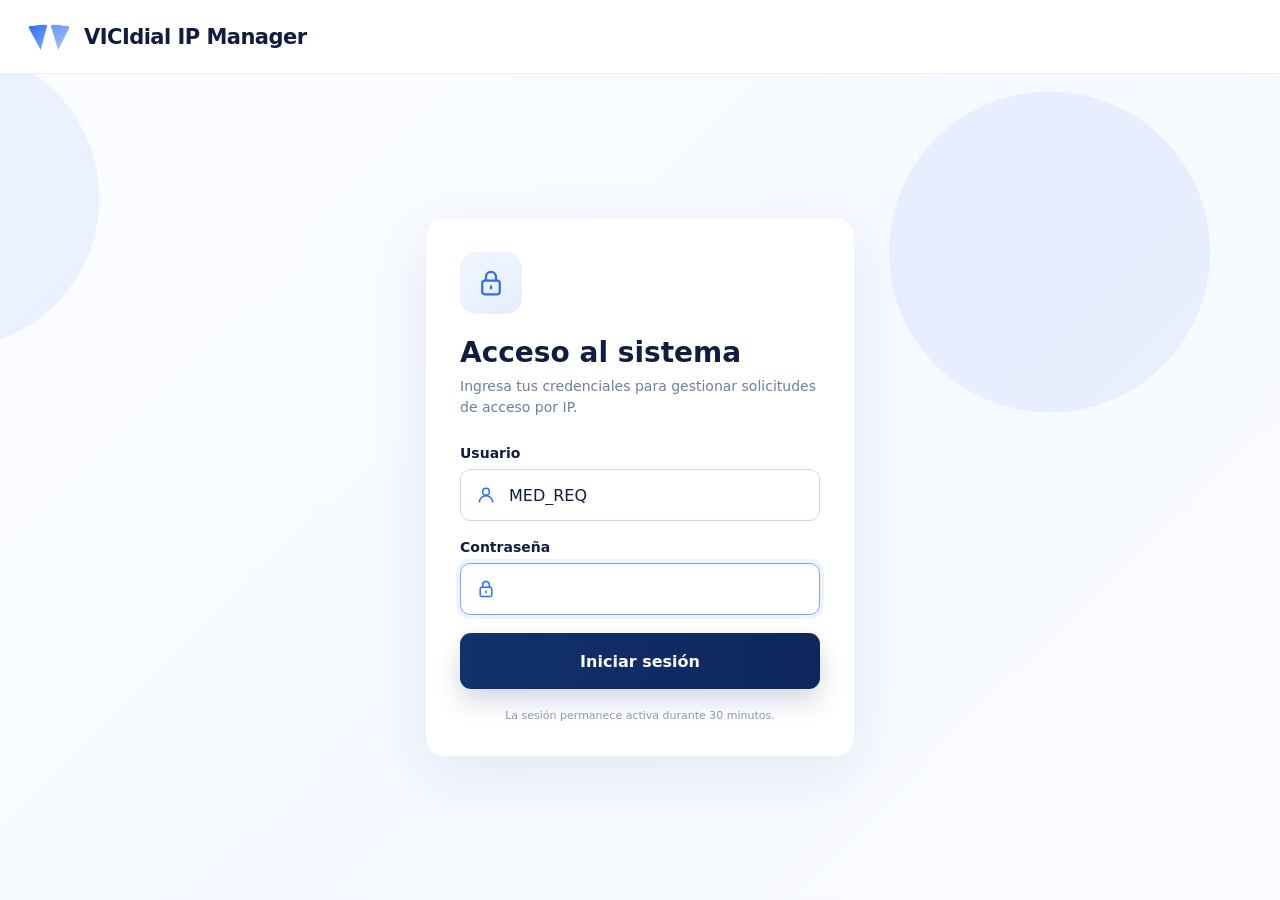
==== index.html @ 37ff1b97 "Integrate IVR IP cross-check into request form" ====
<!DOCTYPE html>
<html lang="es">
<head>
<meta charset="UTF-8">
<meta name="viewport" content="width=device-width,initial-scale=1">
<title>VICIdial IP Manager</title>
<link rel="stylesheet" href="css/ip-check.css?v=1">
<style>
:root{--bg:#f7f9fd;--panel:#fff;--text:#101d3e;--muted:#6f7f9f;--line:#dce4f1;--soft:#edf1f7;--blue:#2f6df6;--navy:#102d65;--green:#12a660;--greenSoft:#eaf9f1;--amber:#f2a400;--amberSoft:#fff6dc;--red:#e54855;--redSoft:#fff0f2;--violet:#6b63d9;--violetSoft:#f1efff;--shadow:0 20px 60px rgba(30,55,98,.08)}
*{box-sizing:border-box}html,body{margin:0;min-height:100%}body{font-family:Inter,system-ui,-apple-system,"Segoe UI",sans-serif;color:var(--text);background:radial-gradient(circle at -4% 22%,rgba(81,126,255,.09) 0 150px,transparent 151px),radial-gradient(circle at 82% 28%,rgba(81,126,255,.09) 0 160px,transparent 161px),linear-gradient(135deg,#fbfdff,#f6f9ff 52%,#f9fbff)}button,input,select{font:inherit}[hidden]{display:none!important}
.topbar{height:74px;display:flex;align-items:center;justify-content:space-between;padding:0 max(28px,calc((100vw - 1450px)/2));background:rgba(255,255,255,.94);border-bottom:1px solid var(--soft);backdrop-filter:blur(16px)}.brand{display:flex;align-items:center;gap:14px}.brand-mark{width:42px;height:30px;position:relative}.brand-mark:before,.brand-mark:after{content:"";position:absolute;top:3px;width:20px;height:25px;background:linear-gradient(145deg,#2f6df6,#83a8ff);clip-path:polygon(0 0,100% 0,52% 100%);border-radius:4px}.brand-mark:before{left:1px;transform:rotate(-6deg)}.brand-mark:after{right:1px;opacity:.72;transform:rotate(6deg)}.brand-title{font-size:21px;font-weight:850;letter-spacing:-.025em}.session{display:flex;align-items:center;gap:12px;font-size:13px;color:#5e6f8d}.session-user{padding:9px 12px;border:1px solid var(--soft);border-radius:999px;background:#fff;font-weight:750}.session-user:before{content:"";display:inline-block;width:8px;height:8px;margin-right:8px;border-radius:50%;background:var(--green)}.logout{border:0;background:transparent;color:#667792;font-weight:750;cursor:pointer}
.auth-page{min-height:calc(100vh - 74px);display:grid;place-items:center;padding:44px 20px}.auth-card,.panel{background:rgba(255,255,255,.97);border:1px solid var(--soft);box-shadow:var(--shadow);border-radius:20px}.auth-card{width:min(430px,100%);padding:34px}.auth-icon,.panel-icon{display:grid;place-items:center;background:linear-gradient(145deg,#f1f6ff,#e5eeff);border-radius:16px}.auth-icon{width:62px;height:62px;margin-bottom:22px}.auth-icon svg,.panel-icon svg,.field-icon,.arrow,.btn svg{fill:none;stroke:var(--blue);stroke-width:1.8}.auth-icon svg{width:30px}.auth-card h1{margin:0 0 7px;font-size:28px}.auth-card>p,.panel-head p{margin:0;color:var(--muted);font-size:14px;line-height:1.5}.auth-card>p{margin-bottom:27px}.field{margin-bottom:18px}.field label{display:block;margin-bottom:8px;font-size:14px;font-weight:800}.shell{position:relative}.field-icon,.arrow{position:absolute;top:50%;transform:translateY(-50%);pointer-events:none}.field-icon{left:16px;width:20px}.arrow{right:16px;width:17px}input,select{width:100%;height:52px;border:1px solid #cfd9e9;border-radius:10px;background:#fff;color:var(--text);padding:0 44px 0 48px;outline:none}input:focus,select:focus{border-color:#7ea3ff;box-shadow:0 0 0 4px rgba(47,109,246,.08)}select{appearance:none;cursor:pointer}input::placeholder{color:#93a2bb}.btn{width:100%;height:56px;border:0;border-radius:11px;display:flex;align-items:center;justify-content:center;gap:11px;color:#fff;background:linear-gradient(100deg,#12316d,#0d275c);box-shadow:0 12px 24px rgba(13,39,92,.18);font-weight:850;cursor:pointer}.btn:disabled{opacity:.62;cursor:not-allowed}.btn svg{width:20px;stroke:currentColor}.btn .push{margin-left:auto}.auth-msg,.message{display:none;margin-top:15px;padding:12px 14px;border-radius:10px;font-size:13px}.auth-msg.error,.message.error{display:block;color:#a13242;background:var(--redSoft);border:1px solid #efc3c8}.auth-msg.notice{display:block;color:#8a6500;background:var(--amberSoft);border:1px solid #f2df9b}.message.success{display:block;color:#167249;background:var(--greenSoft);border:1px solid #bfe7d0}.auth-note{margin-top:20px;color:#8b98ad;font-size:11px;text-align:center}
.page{width:min(1450px,calc(100% - 42px));margin:0 auto;padding:92px 0 70px}.workspace{display:grid;grid-template-columns:minmax(380px,.92fr) minmax(620px,1.08fr);gap:18px}.request-card{padding:28px 32px 30px}.status-card{padding:28px 30px 24px;min-width:0}.panel-head{display:flex;align-items:center;gap:16px;margin-bottom:24px}.panel-icon{width:58px;height:58px;flex:0 0 58px}.panel-icon svg{width:29px}.panel-head h1,.panel-head h2{margin:0 0 5px;font-size:27px;letter-spacing:-.035em}.summary{display:grid;grid-template-columns:repeat(3,1fr);gap:12px;margin-bottom:20px}.sum{min-height:88px;border-radius:12px;padding:15px 18px}.sum.review{background:linear-gradient(135deg,#fff8e6,#fff4d7)}.sum.active{background:linear-gradient(135deg,#eefcf5,#e5f9ef)}.sum.expired{background:linear-gradient(135deg,#fff3f4,#ffebee)}.num{font-size:27px;font-weight:850;margin-bottom:9px}.sum-label{display:flex;align-items:center;gap:8px;font-size:13px;font-weight:700}.dot{width:10px;height:10px;border-radius:50%}.review .dot{background:var(--amber)}.active .dot{background:var(--green)}.expired .dot{background:var(--red)}
.table-wrap{border-top:1px solid var(--line);padding-top:14px;overflow-x:auto}table{width:100%;min-width:720px;border-collapse:collapse;table-layout:fixed}th{padding:10px 8px;color:#485776;font-size:11px;font-weight:850;text-align:left;white-space:nowrap}td{padding:13px 8px;border-top:1px solid var(--soft);color:#32415e;font-size:12px}th:nth-child(1),td:nth-child(1){width:70px}th:nth-child(2),td:nth-child(2){width:132px}th:nth-child(3),td:nth-child(3){width:120px}th:nth-child(4),td:nth-child(4){width:138px}th:nth-child(5),td:nth-child(5){width:140px}th:nth-child(6),td:nth-child(6){width:118px}.folio{font-weight:850}.strong{font-weight:700;color:#213152}.pill{display:inline-flex;align-items:center;gap:7px;padding:5px 10px;border-radius:999px;font-size:11px;font-weight:800;white-space:nowrap}.pill:before{content:"";width:8px;height:8px;border-radius:50%}.status-pending,.status-applying{color:#9b6800;background:var(--amberSoft)}.status-pending:before,.status-applying:before{background:var(--amber)}.status-active{color:#187648;background:var(--greenSoft)}.status-active:before{background:var(--green)}.status-expiring{color:#5547bd;background:var(--violetSoft)}.status-expiring:before{background:var(--violet)}.status-expired{color:#aa3341;background:var(--redSoft)}.status-expired:before{background:var(--red)}.status-revoking{color:#315fba;background:#edf3ff}.status-revoking:before{background:#4f7fe4}.status-revoked,.status-error{color:#aa3341;background:var(--redSoft)}.status-revoked:before,.status-error:before{background:var(--red)}.status-unknown{color:#67758c;background:#f0f3f7}.status-unknown:before{background:#8e9bb0}.date{color:#6f7f9f;line-height:1.35}.empty{padding:44px 20px;text-align:center;color:var(--muted);border-top:1px solid var(--soft);font-size:13px}.sync{display:none;margin-top:12px;color:#8a96aa;font-size:11px}.sync.show{display:block}
@media(max-width:1120px){.page{padding-top:54px}.workspace{grid-template-columns:1fr}}@media(max-width:680px){.topbar{height:68px;padding:0 18px}.brand-title{font-size:18px}.session-user{display:none}.auth-page{min-height:calc(100vh - 68px);padding:28px 14px}.auth-card{padding:28px 22px}.page{width:calc(100% - 22px);padding:30px 0}.request-card,.status-card{padding:22px 18px}.summary{grid-template-columns:1fr}}
</style>
</head>
<body>
<header class="topbar"><div class="brand"><div class="brand-mark"></div><div class="brand-title">VICIdial IP Manager</div></div><div class="session" id="session" hidden><span class="session-user" id="sessionUser">MED_REQ</span><button class="logout" id="logoutBtn">Cerrar sesión</button></div></header>
<section class="auth-page" id="authPage"><article class="auth-card"><div class="auth-icon"><svg viewBox="0 0 24 24"><rect x="5" y="10" width="14" height="11" rx="2"/><path d="M8 10V7a4 4 0 0 1 8 0v3M12 14v3"/></svg></div><h1>Acceso al sistema</h1><p>Ingresa tus credenciales para gestionar solicitudes de acceso por IP.</p><form id="loginForm"><div class="field"><label for="loginUsername">Usuario</label><div class="shell"><svg class="field-icon" viewBox="0 0 24 24"><circle cx="12" cy="8" r="4"/><path d="M4 21a8 8 0 0 1 16 0"/></svg><input id="loginUsername" value="MED_REQ" autocomplete="username" required></div></div><div class="field"><label for="loginPassword">Contraseña</label><div class="shell"><svg class="field-icon" viewBox="0 0 24 24"><rect x="5" y="10" width="14" height="11" rx="2"/><path d="M8 10V7a4 4 0 0 1 8 0v3M12 14v3"/></svg><input id="loginPassword" type="password" autocomplete="current-password" required></div></div><button class="btn" id="loginBtn"><span>Iniciar sesión</span></button></form><div class="auth-msg" id="authMsg"></div><div class="auth-note">La sesión permanece activa durante 30 minutos.</div></article></section>
<main class="page" id="appPage" hidden><section class="workspace"><article class="panel request-card"><div class="panel-head"><div class="panel-icon"><svg viewBox="0 0 24 24"><circle cx="9" cy="7" r="4"/><path d="M2 21a7 7 0 0 1 14 0M18 8v6M15 11h6"/></svg></div><div><h1>Solicitar acceso</h1><p>Completa el formulario para solicitar acceso a VICIdial.</p></div></div><form id="requestForm"><div class="field"><label for="ip">Dirección IP pública</label><div class="shell"><svg class="field-icon" viewBox="0 0 24 24"><circle cx="12" cy="12" r="9"/><path d="M3 12h18M12 3a15 15 0 0 1 0 18M12 3a15 15 0 0 0 0 18"/></svg><input id="ip" maxlength="45" placeholder="Ej. 187.190.25.127" required></div></div><div class="field"><label for="requester">Centro</label><div class="shell"><svg class="field-icon" viewBox="0 0 24 24"><circle cx="12" cy="8" r="4"/><path d="M4 21a8 8 0 0 1 16 0"/></svg><input id="requester" maxlength="80" placeholder="Ej. Jabatel" autocomplete="organization" required></div></div><div class="field"><label for="node_name">Nodo destino</label><div class="shell"><svg class="field-icon" viewBox="0 0 24 24"><rect x="4" y="4" width="16" height="6" rx="2"/><rect x="4" y="14" width="16" height="6" rx="2"/></svg><select id="node_name" required><option value="">Selecciona un nodo</option><option value="ALL_CENTERS">TODOS LOS CENTROS</option><option value="vicidial43">VICIDIAL 43</option><option value="VicidialMED">VICIDIAL MED</option><option value="ALIADOS">ALIADOS</option><option value="GENERADORES">GENERADORES</option></select><svg class="arrow" viewBox="0 0 24 24"><path d="m7 10 5 5 5-5"/></svg></div></div><div class="ip-check" id="ipCheck" role="status" aria-live="polite"></div><button class="btn" id="submitBtn"><span>Solicitar acceso</span><svg class="push" viewBox="0 0 24 24"><path d="m9 18 6-6-6-6"/></svg></button></form><div class="message" id="message"></div></article>
<article class="panel status-card"><div class="panel-head"><div class="panel-icon"><svg viewBox="0 0 24 24"><circle cx="12" cy="12" r="9"/><path d="M12 7v5l3 2"/></svg></div><div><h2>Estado de solicitudes</h2><p>Consulta el estado de tus solicitudes más recientes.</p></div></div><div class="summary"><div class="sum review"><div class="num" id="reviewCount">0</div><div class="sum-label"><span class="dot"></span>En revisión</div></div><div class="sum active"><div class="num" id="activeCount">0</div><div class="sum-label"><span class="dot"></span>Activas</div></div><div class="sum expired"><div class="num" id="expiredCount">0</div><div class="sum-label"><span class="dot"></span>Expiradas</div></div></div><div class="table-wrap"><table id="requestsTable" hidden><thead><tr><th>#</th><th>Dirección IP</th><th>Centro</th><th>Nodo destino</th><th>Estado</th><th>Fecha</th></tr></thead><tbody id="requestsBody"></tbody></table><div class="empty" id="emptyState">Aún no hay solicitudes guardadas en este navegador.</div></div><div class="sync" id="syncNote">Algunos estados no pudieron actualizarse; se muestra el último estado conocido.</div></article></section></main>
<script>
const API="https://vicidial97.directo.com/ip-manager-public-api",KEY="vicidial_ip_manager_requests_v1";
const $=id=>document.getElementById(id),authPage=$("authPage"),appPage=$("appPage"),loginForm=$("loginForm"),loginBtn=$("loginBtn"),loginUsername=$("loginUsername"),loginPassword=$("loginPassword"),authMsg=$("authMsg"),session=$("session"),sessionUser=$("sessionUser"),logoutBtn=$("logoutBtn"),form=$("requestForm"),submitBtn=$("submitBtn"),message=$("message"),requestsTable=$("requestsTable"),requestsBody=$("requestsBody"),emptyState=$("emptyState"),syncNote=$("syncNote"),reviewCount=$("reviewCount"),activeCount=$("activeCount"),expiredCount=$("expiredCount");
const allCenters=[{node_name:"vicidial43",destination:"VICIDIAL 43"},{node_name:"VicidialMED",destination:"VICIDIAL MED"},{node_name:"ALIADOS",destination:"ALIADOS"},{node_name:"GENERADORES",destination:"GENERADORES"}];let token=null,expires=0,refreshTimer=null,expiryTimer=null;
function authMessage(type,text){authMsg.className="auth-msg "+type;authMsg.textContent=text||""}function clearAuth(){authMsg.className="auth-msg";authMsg.textContent=""}function logout(text){token=null;expires=0;if(refreshTimer)clearInterval(refreshTimer);if(expiryTimer)clearTimeout(expiryTimer);session.hidden=true;appPage.hidden=true;authPage.hidden=false;loginPassword.value="";text?authMessage("notice",text):clearAuth();setTimeout(()=>loginPassword.focus(),0)}
function enter(user,t,seconds){token=t;expires=Date.now()+Number(seconds||1800)*1000;sessionUser.textContent=user;session.hidden=false;authPage.hidden=true;appPage.hidden=false;loginPassword.value="";clearAuth();render(getStored());refresh().catch(console.error);refreshTimer=setInterval(()=>refresh().catch(console.error),30000);expiryTimer=setTimeout(()=>logout("Tu sesión expiró. Ingresa nuevamente."),Math.max(1000,expires-Date.now()+250))}
async function apiFetch(url,opt={}){if(!token||Date.now()>=expires){logout("Tu sesión expiró. Ingresa nuevamente.");throw new Error("AUTH")};opt.headers=Object.assign({},opt.headers||{},{Authorization:"Bearer "+token});const r=await fetch(url,opt);if(r.status===401){logout("Tu sesión expiró o ya no es válida.");throw new Error("AUTH")}return r}
loginForm.addEventListener("submit",async e=>{e.preventDefault();clearAuth();loginBtn.disabled=true;loginBtn.querySelector("span").textContent="Ingresando...";try{const r=await fetch(API+"/auth/login",{method:"POST",headers:{"Content-Type":"application/json"},body:JSON.stringify({username:loginUsername.value.trim(),password:loginPassword.value}),cache:"no-store"});const d=await r.json().catch(()=>({}));if(!r.ok)throw new Error(typeof d.detail==="string"?d.detail:"No fue posible iniciar sesión.");if(!d.access_token)throw new Error("El servidor no devolvió un token.");enter(d.username||loginUsername.value.trim(),d.access_token,d.expires_in)}catch(err){authMessage("error",err.message);loginPassword.select()}finally{loginBtn.disabled=false;loginBtn.querySelector("span").textContent="Iniciar sesión"}});logoutBtn.addEventListener("click",()=>logout());
function getStored(){try{const d=JSON.parse(localStorage.getItem(KEY)||"[]");return Array.isArray(d)?d:[]}catch(_){return[]}}function save(items){localStorage.setItem(KEY,JSON.stringify(items.slice(0,50)))}function remember(item){const a=getStored().filter(x=>String(x.id)!==String(item.id));a.unshift(item);save(a)}function esc(v){return String(v==null?"":v).replace(/&/g,"&amp;").replace(/</g,"&lt;").replace(/>/g,"&gt;").replace(/"/g,"&quot;").replace(/'/g,"&#039;")}
function label(s){return({PENDING:"Pendiente",APPLYING:"En revisión",ACTIVE:"Activa",EXPIRING:"Expirando",EXPIRED:"Expirada",REVOKING:"Revocando",REVOKED:"Revocada",ERROR:"Error"})[s]||s||"Sin dato"}function cls(s){const v=String(s||"").toLowerCase();return["pending","applying","active","expiring","expired","revoking","revoked","error"].includes(v)?"status-"+v:"status-unknown"}function date(v){if(!v)return"—";let n=String(v);if(/^\d{4}-\d{2}-\d{2} \d{2}:\d{2}/.test(n))n=n.replace(" ","T");const d=new Date(n);if(Number.isNaN(d.getTime()))return esc(v);return esc(d.toLocaleDateString("es-MX",{day:"2-digit",month:"short",year:"numeric"}))+"<br>"+esc(d.toLocaleTimeString("es-MX",{hour:"2-digit",minute:"2-digit",hour12:false}))}
async function getStatus(item){try{const r=await apiFetch(API+"/requests/"+encodeURIComponent(item.id),{headers:{Accept:"application/json"},cache:"no-store"});if(!r.ok)throw new Error("HTTP "+r.status);const d=await r.json();return Object.assign({},item,{status:d.status||item.status,ip:d.ip||item.ip,node_name:d.node_name||item.node_name,created_at:d.created_at||item.created_at,sync_error:false})}catch(e){if(e.message==="AUTH")throw e;return Object.assign({},item,{sync_error:true})}}
function render(items){reviewCount.textContent=items.filter(i=>i.status==="PENDING"||i.status==="APPLYING").length;activeCount.textContent=items.filter(i=>i.status==="ACTIVE").length;expiredCount.textContent=items.filter(i=>i.status==="EXPIRED").length;syncNote.classList.toggle("show",items.some(i=>i.sync_error));if(!items.length){requestsTable.hidden=true;emptyState.hidden=false;requestsBody.innerHTML="";return}requestsTable.hidden=false;emptyState.hidden=true;requestsBody.innerHTML=items.slice(0,8).map(i=>{const s=i.status||"UNKNOWN";return`<tr><td class="folio">#${esc(i.id)}</td><td class="strong">${esc(i.ip||"—")}</td><td>${esc(i.requester||"—")}</td><td class="strong">${esc(i.destination||i.node_name||"—")}</td><td><span class="pill ${cls(s)}">${esc(label(s))}</span></td><td class="date">${date(i.created_at)}</td></tr>`}).join("")}
async function refresh(){const a=getStored();if(!a.length){render([]);return}const b=await Promise.all(a.map(getStatus));save(b.map(i=>{const c={...i};delete c.sync_error;return c}));render(b)}function show(type,text){message.className="message "+type;message.textContent=text}
async function create(payload){const r=await apiFetch(API+"/requests",{method:"POST",headers:{"Content-Type":"application/json"},body:JSON.stringify(payload)});const d=await r.json().catch(()=>({}));if(!r.ok){let detail=d.detail||"No fue posible crear la solicitud.";if(typeof detail==="object")detail=JSON.stringify(detail);const e=new Error(detail);e.status=r.status;throw e}return d}
form.addEventListener("submit",async e=>{e.preventDefault();submitBtn.disabled=true;submitBtn.querySelector("span").textContent="Enviando...";message.className="message";const node=$("node_name"),ip=$("ip").value.trim(),requester=$("requester").value.trim(),selected=node.value,targets=selected==="ALL_CENTERS"?allCenters:[{node_name:selected,destination:node.options[node.selectedIndex].text}];try{const results=[];for(const target of targets){const payload={ip,requester,node_name:target.node_name};try{const d=await create(payload);remember({id:d.id,ip:d.ip||ip,requester,node_name:payload.node_name,destination:target.destination,status:d.status||"PENDING",created_at:d.created_at||new Date().toISOString()});results.push({type:"created",destination:target.destination,id:d.id})}catch(err){if(err.message==="AUTH")throw err;results.push({type:err.status===409?"duplicate":"error",destination:target.destination});if(selected!=="ALL_CENTERS")throw err}}if(selected==="ALL_CENTERS"){const parts=[];results.forEach(r=>parts.push(r.destination+": "+(r.type==="created"?"folio #"+r.id:r.type==="duplicate"?"ya existe":"error")));results.some(r=>r.type==="error")?show("error","Solicitud procesada parcialmente. "+parts.join(" | ")):(show("success","Todos los centros procesados. "+parts.join(" | ")),form.reset())}else{show("success","Solicitud recibida. Folio #"+results[0].id+" | IP: "+ip+" | Destino: "+results[0].destination+" | Estado: PENDING");form.reset()}await refresh()}catch(err){if(err.message!=="AUTH")show("error",err.message||"No fue posible procesar la solicitud.")}finally{submitBtn.disabled=false;submitBtn.querySelector("span").textContent="Solicitar acceso"}});
render([]);setTimeout(()=>loginPassword.focus(),0);
</script>
<script src="js/ip-check.js?v=1"></script>
</body></html>
---- css/ip-check.css ----
.ip-check{display:none;margin:-2px 0 18px;padding:13px 14px;border:1px solid var(--line);border-radius:12px;font-size:12.5px;line-height:1.45}.ip-check.show{display:block}.ip-check.checking{color:#465a7b;background:#f5f8fd}.ip-check.ok{color:#167249;background:var(--greenSoft);border-color:#bfe7d0}.ip-check.warning{color:#8a6500;background:var(--amberSoft);border-color:#f2df9b}.ip-check.block{color:#a13242;background:var(--redSoft);border-color:#efc3c8}.ip-check-title{font-weight:850;margin-bottom:3px}.ip-check-detail{opacity:.92}
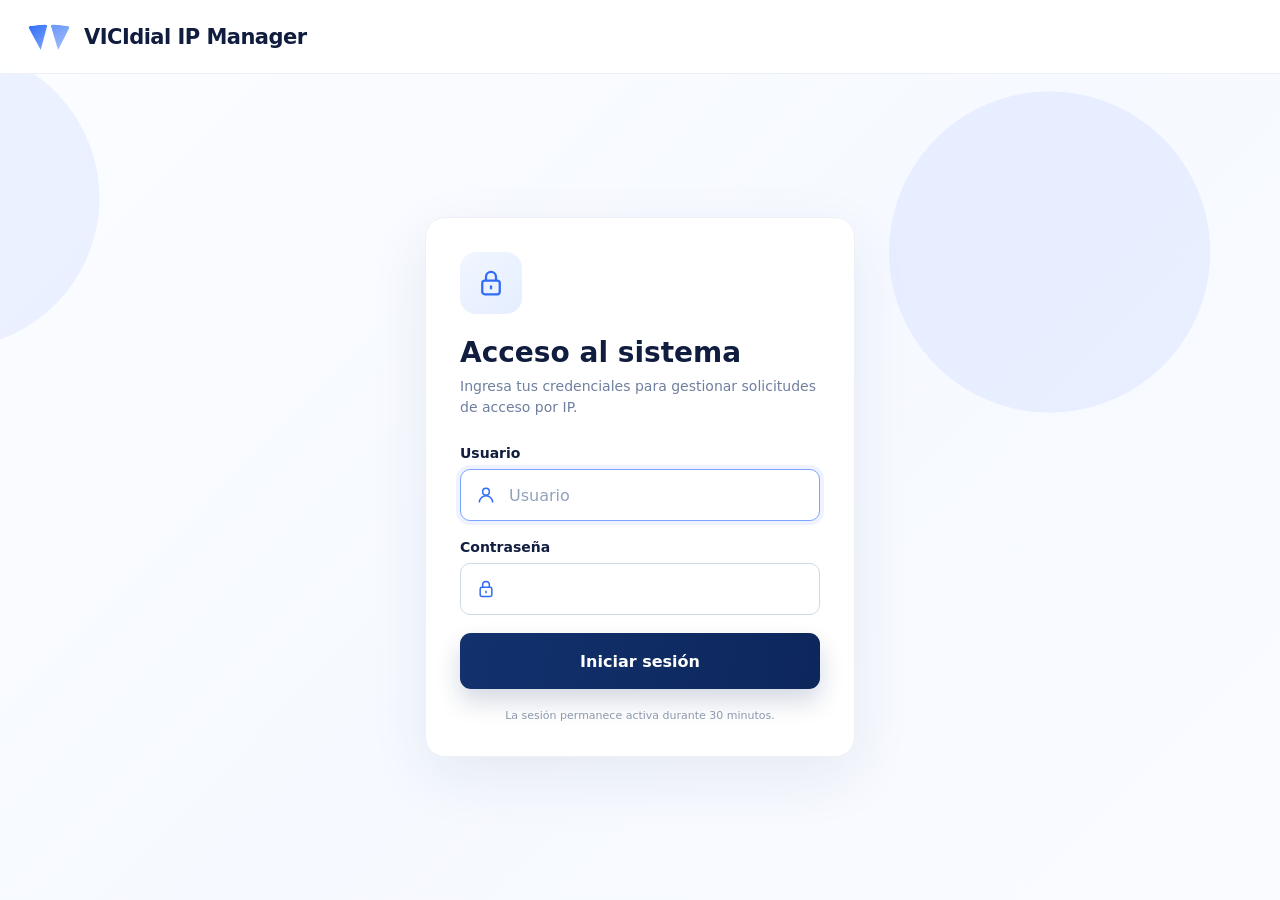
==== commit dc3185a7: "Remove default requester username from login UI" ====
--- a/index.html
+++ b/index.html
@@ -16,15 +16,15 @@
 </style>
 </head>
 <body>
-<header class="topbar"><div class="brand"><div class="brand-mark"></div><div class="brand-title">VICIdial IP Manager</div></div><div class="session" id="session" hidden><span class="session-user" id="sessionUser">MED_REQ</span><button class="logout" id="logoutBtn">Cerrar sesión</button></div></header>
-<section class="auth-page" id="authPage"><article class="auth-card"><div class="auth-icon"><svg viewBox="0 0 24 24"><rect x="5" y="10" width="14" height="11" rx="2"/><path d="M8 10V7a4 4 0 0 1 8 0v3M12 14v3"/></svg></div><h1>Acceso al sistema</h1><p>Ingresa tus credenciales para gestionar solicitudes de acceso por IP.</p><form id="loginForm"><div class="field"><label for="loginUsername">Usuario</label><div class="shell"><svg class="field-icon" viewBox="0 0 24 24"><circle cx="12" cy="8" r="4"/><path d="M4 21a8 8 0 0 1 16 0"/></svg><input id="loginUsername" value="MED_REQ" autocomplete="username" required></div></div><div class="field"><label for="loginPassword">Contraseña</label><div class="shell"><svg class="field-icon" viewBox="0 0 24 24"><rect x="5" y="10" width="14" height="11" rx="2"/><path d="M8 10V7a4 4 0 0 1 8 0v3M12 14v3"/></svg><input id="loginPassword" type="password" autocomplete="current-password" required></div></div><button class="btn" id="loginBtn"><span>Iniciar sesión</span></button></form><div class="auth-msg" id="authMsg"></div><div class="auth-note">La sesión permanece activa durante 30 minutos.</div></article></section>
+<header class="topbar"><div class="brand"><div class="brand-mark"></div><div class="brand-title">VICIdial IP Manager</div></div><div class="session" id="session" hidden><span class="session-user" id="sessionUser"></span><button class="logout" id="logoutBtn">Cerrar sesión</button></div></header>
+<section class="auth-page" id="authPage"><article class="auth-card"><div class="auth-icon"><svg viewBox="0 0 24 24"><rect x="5" y="10" width="14" height="11" rx="2"/><path d="M8 10V7a4 4 0 0 1 8 0v3M12 14v3"/></svg></div><h1>Acceso al sistema</h1><p>Ingresa tus credenciales para gestionar solicitudes de acceso por IP.</p><form id="loginForm"><div class="field"><label for="loginUsername">Usuario</label><div class="shell"><svg class="field-icon" viewBox="0 0 24 24"><circle cx="12" cy="8" r="4"/><path d="M4 21a8 8 0 0 1 16 0"/></svg><input id="loginUsername" placeholder="Usuario" autocomplete="username" required></div></div><div class="field"><label for="loginPassword">Contraseña</label><div class="shell"><svg class="field-icon" viewBox="0 0 24 24"><rect x="5" y="10" width="14" height="11" rx="2"/><path d="M8 10V7a4 4 0 0 1 8 0v3M12 14v3"/></svg><input id="loginPassword" type="password" autocomplete="current-password" required></div></div><button class="btn" id="loginBtn"><span>Iniciar sesión</span></button></form><div class="auth-msg" id="authMsg"></div><div class="auth-note">La sesión permanece activa durante 30 minutos.</div></article></section>
 <main class="page" id="appPage" hidden><section class="workspace"><article class="panel request-card"><div class="panel-head"><div class="panel-icon"><svg viewBox="0 0 24 24"><circle cx="9" cy="7" r="4"/><path d="M2 21a7 7 0 0 1 14 0M18 8v6M15 11h6"/></svg></div><div><h1>Solicitar acceso</h1><p>Completa el formulario para solicitar acceso a VICIdial.</p></div></div><form id="requestForm"><div class="field"><label for="ip">Dirección IP pública</label><div class="shell"><svg class="field-icon" viewBox="0 0 24 24"><circle cx="12" cy="12" r="9"/><path d="M3 12h18M12 3a15 15 0 0 1 0 18M12 3a15 15 0 0 0 0 18"/></svg><input id="ip" maxlength="45" placeholder="Ej. 187.190.25.127" required></div></div><div class="field"><label for="requester">Centro</label><div class="shell"><svg class="field-icon" viewBox="0 0 24 24"><circle cx="12" cy="8" r="4"/><path d="M4 21a8 8 0 0 1 16 0"/></svg><input id="requester" maxlength="80" placeholder="Ej. Jabatel" autocomplete="organization" required></div></div><div class="field"><label for="node_name">Nodo destino</label><div class="shell"><svg class="field-icon" viewBox="0 0 24 24"><rect x="4" y="4" width="16" height="6" rx="2"/><rect x="4" y="14" width="16" height="6" rx="2"/></svg><select id="node_name" required><option value="">Selecciona un nodo</option><option value="ALL_CENTERS">TODOS LOS CENTROS</option><option value="vicidial43">VICIDIAL 43</option><option value="VicidialMED">VICIDIAL MED</option><option value="ALIADOS">ALIADOS</option><option value="GENERADORES">GENERADORES</option></select><svg class="arrow" viewBox="0 0 24 24"><path d="m7 10 5 5 5-5"/></svg></div></div><div class="ip-check" id="ipCheck" role="status" aria-live="polite"></div><button class="btn" id="submitBtn"><span>Solicitar acceso</span><svg class="push" viewBox="0 0 24 24"><path d="m9 18 6-6-6-6"/></svg></button></form><div class="message" id="message"></div></article>
 <article class="panel status-card"><div class="panel-head"><div class="panel-icon"><svg viewBox="0 0 24 24"><circle cx="12" cy="12" r="9"/><path d="M12 7v5l3 2"/></svg></div><div><h2>Estado de solicitudes</h2><p>Consulta el estado de tus solicitudes más recientes.</p></div></div><div class="summary"><div class="sum review"><div class="num" id="reviewCount">0</div><div class="sum-label"><span class="dot"></span>En revisión</div></div><div class="sum active"><div class="num" id="activeCount">0</div><div class="sum-label"><span class="dot"></span>Activas</div></div><div class="sum expired"><div class="num" id="expiredCount">0</div><div class="sum-label"><span class="dot"></span>Expiradas</div></div></div><div class="table-wrap"><table id="requestsTable" hidden><thead><tr><th>#</th><th>Dirección IP</th><th>Centro</th><th>Nodo destino</th><th>Estado</th><th>Fecha</th></tr></thead><tbody id="requestsBody"></tbody></table><div class="empty" id="emptyState">Aún no hay solicitudes guardadas en este navegador.</div></div><div class="sync" id="syncNote">Algunos estados no pudieron actualizarse; se muestra el último estado conocido.</div></article></section></main>
 <script>
 const API="https://vicidial97.directo.com/ip-manager-public-api",KEY="vicidial_ip_manager_requests_v1";
 const $=id=>document.getElementById(id),authPage=$("authPage"),appPage=$("appPage"),loginForm=$("loginForm"),loginBtn=$("loginBtn"),loginUsername=$("loginUsername"),loginPassword=$("loginPassword"),authMsg=$("authMsg"),session=$("session"),sessionUser=$("sessionUser"),logoutBtn=$("logoutBtn"),form=$("requestForm"),submitBtn=$("submitBtn"),message=$("message"),requestsTable=$("requestsTable"),requestsBody=$("requestsBody"),emptyState=$("emptyState"),syncNote=$("syncNote"),reviewCount=$("reviewCount"),activeCount=$("activeCount"),expiredCount=$("expiredCount");
 const allCenters=[{node_name:"vicidial43",destination:"VICIDIAL 43"},{node_name:"VicidialMED",destination:"VICIDIAL MED"},{node_name:"ALIADOS",destination:"ALIADOS"},{node_name:"GENERADORES",destination:"GENERADORES"}];let token=null,expires=0,refreshTimer=null,expiryTimer=null;
-function authMessage(type,text){authMsg.className="auth-msg "+type;authMsg.textContent=text||""}function clearAuth(){authMsg.className="auth-msg";authMsg.textContent=""}function logout(text){token=null;expires=0;if(refreshTimer)clearInterval(refreshTimer);if(expiryTimer)clearTimeout(expiryTimer);session.hidden=true;appPage.hidden=true;authPage.hidden=false;loginPassword.value="";text?authMessage("notice",text):clearAuth();setTimeout(()=>loginPassword.focus(),0)}
+function authMessage(type,text){authMsg.className="auth-msg "+type;authMsg.textContent=text||""}function clearAuth(){authMsg.className="auth-msg";authMsg.textContent=""}function logout(text){token=null;expires=0;if(refreshTimer)clearInterval(refreshTimer);if(expiryTimer)clearTimeout(expiryTimer);session.hidden=true;appPage.hidden=true;authPage.hidden=false;loginUsername.value="";loginPassword.value="";text?authMessage("notice",text):clearAuth();setTimeout(()=>loginUsername.focus(),0)}
 function enter(user,t,seconds){token=t;expires=Date.now()+Number(seconds||1800)*1000;sessionUser.textContent=user;session.hidden=false;authPage.hidden=true;appPage.hidden=false;loginPassword.value="";clearAuth();render(getStored());refresh().catch(console.error);refreshTimer=setInterval(()=>refresh().catch(console.error),30000);expiryTimer=setTimeout(()=>logout("Tu sesión expiró. Ingresa nuevamente."),Math.max(1000,expires-Date.now()+250))}
 async function apiFetch(url,opt={}){if(!token||Date.now()>=expires){logout("Tu sesión expiró. Ingresa nuevamente.");throw new Error("AUTH")};opt.headers=Object.assign({},opt.headers||{},{Authorization:"Bearer "+token});const r=await fetch(url,opt);if(r.status===401){logout("Tu sesión expiró o ya no es válida.");throw new Error("AUTH")}return r}
 loginForm.addEventListener("submit",async e=>{e.preventDefault();clearAuth();loginBtn.disabled=true;loginBtn.querySelector("span").textContent="Ingresando...";try{const r=await fetch(API+"/auth/login",{method:"POST",headers:{"Content-Type":"application/json"},body:JSON.stringify({username:loginUsername.value.trim(),password:loginPassword.value}),cache:"no-store"});const d=await r.json().catch(()=>({}));if(!r.ok)throw new Error(typeof d.detail==="string"?d.detail:"No fue posible iniciar sesión.");if(!d.access_token)throw new Error("El servidor no devolvió un token.");enter(d.username||loginUsername.value.trim(),d.access_token,d.expires_in)}catch(err){authMessage("error",err.message);loginPassword.select()}finally{loginBtn.disabled=false;loginBtn.querySelector("span").textContent="Iniciar sesión"}});logoutBtn.addEventListener("click",()=>logout());
@@ -35,7 +35,7 @@
 async function refresh(){const a=getStored();if(!a.length){render([]);return}const b=await Promise.all(a.map(getStatus));save(b.map(i=>{const c={...i};delete c.sync_error;return c}));render(b)}function show(type,text){message.className="message "+type;message.textContent=text}
 async function create(payload){const r=await apiFetch(API+"/requests",{method:"POST",headers:{"Content-Type":"application/json"},body:JSON.stringify(payload)});const d=await r.json().catch(()=>({}));if(!r.ok){let detail=d.detail||"No fue posible crear la solicitud.";if(typeof detail==="object")detail=JSON.stringify(detail);const e=new Error(detail);e.status=r.status;throw e}return d}
 form.addEventListener("submit",async e=>{e.preventDefault();submitBtn.disabled=true;submitBtn.querySelector("span").textContent="Enviando...";message.className="message";const node=$("node_name"),ip=$("ip").value.trim(),requester=$("requester").value.trim(),selected=node.value,targets=selected==="ALL_CENTERS"?allCenters:[{node_name:selected,destination:node.options[node.selectedIndex].text}];try{const results=[];for(const target of targets){const payload={ip,requester,node_name:target.node_name};try{const d=await create(payload);remember({id:d.id,ip:d.ip||ip,requester,node_name:payload.node_name,destination:target.destination,status:d.status||"PENDING",created_at:d.created_at||new Date().toISOString()});results.push({type:"created",destination:target.destination,id:d.id})}catch(err){if(err.message==="AUTH")throw err;results.push({type:err.status===409?"duplicate":"error",destination:target.destination});if(selected!=="ALL_CENTERS")throw err}}if(selected==="ALL_CENTERS"){const parts=[];results.forEach(r=>parts.push(r.destination+": "+(r.type==="created"?"folio #"+r.id:r.type==="duplicate"?"ya existe":"error")));results.some(r=>r.type==="error")?show("error","Solicitud procesada parcialmente. "+parts.join(" | ")):(show("success","Todos los centros procesados. "+parts.join(" | ")),form.reset())}else{show("success","Solicitud recibida. Folio #"+results[0].id+" | IP: "+ip+" | Destino: "+results[0].destination+" | Estado: PENDING");form.reset()}await refresh()}catch(err){if(err.message!=="AUTH")show("error",err.message||"No fue posible procesar la solicitud.")}finally{submitBtn.disabled=false;submitBtn.querySelector("span").textContent="Solicitar acceso"}});
-render([]);setTimeout(()=>loginPassword.focus(),0);
+render([]);setTimeout(()=>loginUsername.focus(),0);
 </script>
 <script src="js/ip-check.js?v=1"></script>
 </body></html>
--- a/css/ip-check.css
+++ b/css/ip-check.css
@@ -1 +1 @@
-.ip-check{display:none;margin:-2px 0 18px;padding:13px 14px;border:1px solid var(--line);border-radius:12px;font-size:12.5px;line-height:1.45}.ip-check.show{display:block}.ip-check.checking{color:#465a7b;background:#f5f8fd}.ip-check.ok{color:#167249;background:var(--greenSoft);border-color:#bfe7d0}.ip-check.warning{color:#8a6500;background:var(--amberSoft);border-color:#f2df9b}.ip-check.block{color:#a13242;background:var(--redSoft);border-color:#efc3c8}.ip-check-title{font-weight:850;margin-bottom:3px}.ip-check-detail{opacity:.92}
+.ip-check{display:none;margin:-2px 0 18px;padding:13px 14px;border:1px solid var(--line);border-radius:12px;font-size:12.5px;line-height:1.45}.ip-check.show{display:block}.ip-check.checking{color:#465a7b;background:#f5f8fd}.ip-check.ok{color:#167249;background:var(--greenSoft);border-color:#bfe7d0}.ip-check.warning{color:#8a6500;background:var(--amberSoft);border-color:#f2df9b}.ip-check.block{color:#a13242;background:var(--redSoft);border-color:#efc3c8}.ip-check-title{font-weight:850;margin-bottom:3px}.ip-check-detail{opacity:.92}.ip-node-grid{display:grid;grid-template-columns:repeat(2,minmax(0,1fr));gap:7px;margin-top:11px;padding-top:10px;border-top:1px solid rgba(74,92,125,.13)}.ip-node{display:grid;grid-template-columns:22px minmax(0,1fr);grid-template-areas:"icon name" "icon status";column-gap:8px;align-items:center;padding:9px 10px;border-radius:10px;background:rgba(255,255,255,.72);border:1px solid rgba(74,92,125,.1)}.ip-node-icon{grid-area:icon;width:22px;height:22px;display:grid;place-items:center;border-radius:50%;font-size:11px;font-weight:900}.ip-node-name{grid-area:name;min-width:0;color:#263958;font-size:11.5px;font-weight:850;white-space:nowrap;overflow:hidden;text-overflow:ellipsis}.ip-node-status{grid-area:status;color:#6d7c95;font-size:10.5px;font-weight:750}.ip-node.legacy .ip-node-icon{color:#167249;background:#dff6e9}.ip-node.legacy .ip-node-status{color:#167249}.ip-node.ipmanager .ip-node-icon{color:#315fba;background:#e8f0ff}.ip-node.ipmanager .ip-node-status{color:#315fba}.ip-node.both .ip-node-icon{color:#5b49b8;background:#ece9ff}.ip-node.both .ip-node-status{color:#5b49b8}.ip-node.new .ip-node-icon{color:#596b89;background:#edf2f8}.ip-node.new .ip-node-status{color:#52637f}.ip-node.unknown .ip-node-icon,.ip-node.healthbad .ip-node-icon{color:#8a6500;background:#fff0bd}.ip-node.unknown .ip-node-status,.ip-node.healthbad .ip-node-status{color:#8a6500}@media(max-width:520px){.ip-node-grid{grid-template-columns:1fr}}
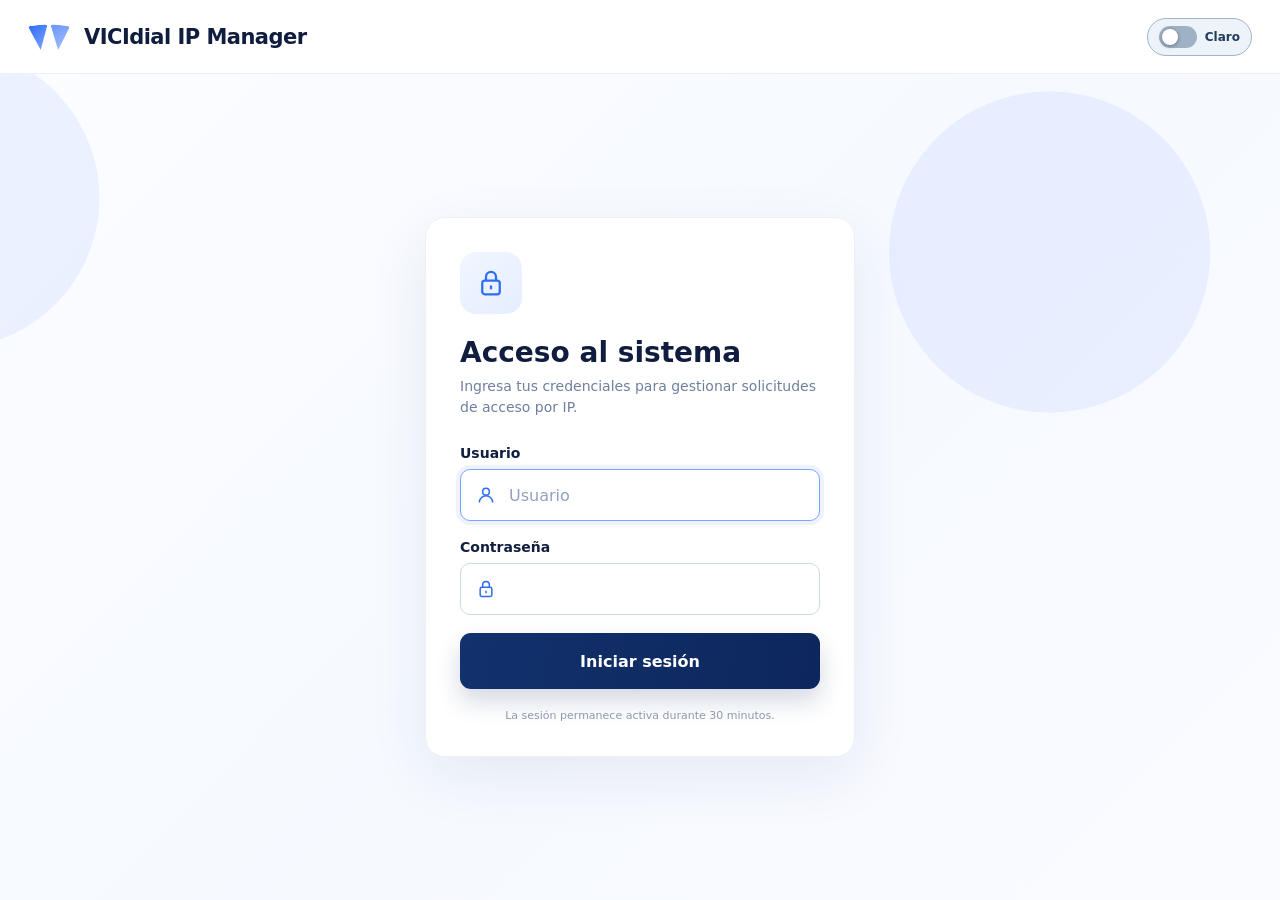
==== commit eb7966f6: "Agregar modo oscuro y switch a SolicitudIP" ====
--- a/index.html
+++ b/index.html
@@ -3,6 +3,7 @@
 <head>
 <meta charset="UTF-8">
 <meta name="viewport" content="width=device-width,initial-scale=1">
+<meta name="color-scheme" content="light dark">
 <title>VICIdial IP Manager</title>
 <link rel="stylesheet" href="css/ip-check.css?v=1">
 <style>
@@ -13,21 +14,71 @@
 .page{width:min(1450px,calc(100% - 42px));margin:0 auto;padding:92px 0 70px}.workspace{display:grid;grid-template-columns:minmax(380px,.92fr) minmax(620px,1.08fr);gap:18px}.request-card{padding:28px 32px 30px}.status-card{padding:28px 30px 24px;min-width:0}.panel-head{display:flex;align-items:center;gap:16px;margin-bottom:24px}.panel-icon{width:58px;height:58px;flex:0 0 58px}.panel-icon svg{width:29px}.panel-head h1,.panel-head h2{margin:0 0 5px;font-size:27px;letter-spacing:-.035em}.summary{display:grid;grid-template-columns:repeat(3,1fr);gap:12px;margin-bottom:20px}.sum{min-height:88px;border-radius:12px;padding:15px 18px}.sum.review{background:linear-gradient(135deg,#fff8e6,#fff4d7)}.sum.active{background:linear-gradient(135deg,#eefcf5,#e5f9ef)}.sum.expired{background:linear-gradient(135deg,#fff3f4,#ffebee)}.num{font-size:27px;font-weight:850;margin-bottom:9px}.sum-label{display:flex;align-items:center;gap:8px;font-size:13px;font-weight:700}.dot{width:10px;height:10px;border-radius:50%}.review .dot{background:var(--amber)}.active .dot{background:var(--green)}.expired .dot{background:var(--red)}
 .table-wrap{border-top:1px solid var(--line);padding-top:14px;overflow-x:auto}table{width:100%;min-width:720px;border-collapse:collapse;table-layout:fixed}th{padding:10px 8px;color:#485776;font-size:11px;font-weight:850;text-align:left;white-space:nowrap}td{padding:13px 8px;border-top:1px solid var(--soft);color:#32415e;font-size:12px}th:nth-child(1),td:nth-child(1){width:70px}th:nth-child(2),td:nth-child(2){width:132px}th:nth-child(3),td:nth-child(3){width:120px}th:nth-child(4),td:nth-child(4){width:138px}th:nth-child(5),td:nth-child(5){width:140px}th:nth-child(6),td:nth-child(6){width:118px}.folio{font-weight:850}.strong{font-weight:700;color:#213152}.pill{display:inline-flex;align-items:center;gap:7px;padding:5px 10px;border-radius:999px;font-size:11px;font-weight:800;white-space:nowrap}.pill:before{content:"";width:8px;height:8px;border-radius:50%}.status-pending,.status-applying{color:#9b6800;background:var(--amberSoft)}.status-pending:before,.status-applying:before{background:var(--amber)}.status-active{color:#187648;background:var(--greenSoft)}.status-active:before{background:var(--green)}.status-expiring{color:#5547bd;background:var(--violetSoft)}.status-expiring:before{background:var(--violet)}.status-expired{color:#aa3341;background:var(--redSoft)}.status-expired:before{background:var(--red)}.status-revoking{color:#315fba;background:#edf3ff}.status-revoking:before{background:#4f7fe4}.status-revoked,.status-error{color:#aa3341;background:var(--redSoft)}.status-revoked:before,.status-error:before{background:var(--red)}.status-unknown{color:#67758c;background:#f0f3f7}.status-unknown:before{background:#8e9bb0}.date{color:#6f7f9f;line-height:1.35}.empty{padding:44px 20px;text-align:center;color:var(--muted);border-top:1px solid var(--soft);font-size:13px}.sync{display:none;margin-top:12px;color:#8a96aa;font-size:11px}.sync.show{display:block}
 @media(max-width:1120px){.page{padding-top:54px}.workspace{grid-template-columns:1fr}}@media(max-width:680px){.topbar{height:68px;padding:0 18px}.brand-title{font-size:18px}.session-user{display:none}.auth-page{min-height:calc(100vh - 68px);padding:28px 14px}.auth-card{padding:28px 22px}.page{width:calc(100% - 22px);padding:30px 0}.request-card,.status-card{padding:22px 18px}.summary{grid-template-columns:1fr}}
+/* IPADMIN SHARED DARK THEME */
+html[data-theme="dark"]{
+--bg:#0b1220;--panel:#172131;--text:#e7edf7;--muted:#9aa9bd;--line:#334b66;--soft:#293b51;
+--blue:#79a9ff;--navy:#8fb8ff;--green:#4fd18b;--greenSoft:#173a2b;--amber:#f3c969;--amberSoft:#3a3018;
+--red:#ff7777;--redSoft:#3d2024;--violet:#a39bff;--violetSoft:#2d2953;--shadow:0 18px 50px rgba(0,0,0,.24);
+color-scheme:dark;
+}
+html[data-theme="dark"] body{
+background:radial-gradient(circle at -4% 22%,rgba(47,109,246,.12) 0 150px,transparent 151px),radial-gradient(circle at 82% 28%,rgba(47,109,246,.10) 0 160px,transparent 161px),linear-gradient(135deg,#091321,#0f1724 52%,#0b1421);
+color:var(--text);
+}
+html[data-theme="dark"] .topbar{background:rgba(11,24,40,.96);border-bottom-color:#243c57;box-shadow:0 2px 18px rgba(0,0,0,.28)}
+html[data-theme="dark"] .brand-title{color:#f3f6fb}
+html[data-theme="dark"] .session{color:#aebdd0}
+html[data-theme="dark"] .session-user{background:#122337;border-color:#34506e;color:#eaf1f8}
+html[data-theme="dark"] .logout{color:#c1cedd}
+html[data-theme="dark"] .auth-card,html[data-theme="dark"] .panel{background:#0d1e31;border-color:#29415c;color:var(--text);box-shadow:var(--shadow)}
+html[data-theme="dark"] .auth-icon,html[data-theme="dark"] .panel-icon{background:#172c45}
+html[data-theme="dark"] .auth-card h1,html[data-theme="dark"] .panel-head h1,html[data-theme="dark"] .panel-head h2{color:#f3f6fb}
+html[data-theme="dark"] .auth-card>p,html[data-theme="dark"] .panel-head p{color:#aebdd0}
+html[data-theme="dark"] .field label{color:#e5edf6}
+html[data-theme="dark"] input,html[data-theme="dark"] select{background:#0a192b;border-color:#405a77;color:#edf3fa}
+html[data-theme="dark"] input::placeholder{color:#8194ac}
+html[data-theme="dark"] input:focus,html[data-theme="dark"] select:focus{border-color:#6f9eea;box-shadow:0 0 0 4px rgba(47,109,246,.16)}
+html[data-theme="dark"] .sum{background:#172536!important;border:1px solid #29415c}
+html[data-theme="dark"] .sum.review{background:#30291d!important}.sum.active{background:#122f28!important}.sum.expired{background:#332126!important}
+html[data-theme="dark"] .sum-label,html[data-theme="dark"] .num{color:#edf3fa}
+html[data-theme="dark"] th{color:#d5e0ec;background:#122b47}
+html[data-theme="dark"] td{color:#dce6f1;border-top-color:#20364e}
+html[data-theme="dark"] .table-wrap{border-top-color:#29415c}
+html[data-theme="dark"] .empty{color:#a5b4c7;border-top-color:#20364e}
+html[data-theme="dark"] .date{color:#9fb0c5}
+html[data-theme="dark"] .auth-note,html[data-theme="dark"] .sync{color:#91a4bb}
+html[data-theme="dark"] .status-pending,html[data-theme="dark"] .status-applying{color:#ffd477;background:#3a3018}
+html[data-theme="dark"] .status-active{color:#76e1ad;background:#173a2b}
+html[data-theme="dark"] .status-expiring{color:#bdb6ff;background:#2d2953}
+html[data-theme="dark"] .status-expired,html[data-theme="dark"] .status-revoked,html[data-theme="dark"] .status-error{color:#ff9a9a;background:#3d2024}
+html[data-theme="dark"] .status-revoking{color:#9fc2ff;background:#182d4d}
+html[data-theme="dark"] .status-unknown{color:#b3c0d0;background:#253246}
+html[data-theme="dark"] .auth-msg.error,html[data-theme="dark"] .message.error{color:#ff9a9a;background:#3d2024;border-color:#75404a}
+html[data-theme="dark"] .message.success{color:#76e1ad;background:#173a2b;border-color:#276c50}
+html[data-theme="dark"] .auth-msg.notice{color:#ffd477;background:#3a3018;border-color:#6b5725}
+.theme-switch{min-height:38px;display:inline-flex;align-items:center;gap:8px;padding:0 11px;border:1px solid #9fb4cb;border-radius:999px;background:#edf3f9;color:#203b5e;font-size:12px;font-weight:800;cursor:pointer}
+.theme-switch-track{position:relative;width:38px;height:22px;flex:0 0 38px;border-radius:999px;background:#9fb1c5;transition:background .18s ease}
+.theme-switch-thumb{position:absolute;top:3px;left:3px;width:16px;height:16px;border-radius:50%;background:#fff;box-shadow:0 1px 4px rgba(0,0,0,.35);transition:transform .18s ease}
+.theme-switch[aria-checked="true"]{border-color:#405a77;background:#102338;color:#f2f6fb}
+.theme-switch[aria-checked="true"] .theme-switch-track{background:#1876dd}
+.theme-switch[aria-checked="true"] .theme-switch-thumb{transform:translateX(16px)}
+.theme-switch:focus-visible{outline:2px solid #79a9ff;outline-offset:2px}
+@media(max-width:680px){.theme-switch{padding:0 9px}.theme-switch .theme-label{display:none}}
 </style>
 </head>
 <body>
-<header class="topbar"><div class="brand"><div class="brand-mark"></div><div class="brand-title">VICIdial IP Manager</div></div><div class="session" id="session" hidden><span class="session-user" id="sessionUser"></span><button class="logout" id="logoutBtn">Cerrar sesión</button></div></header>
+<header class="topbar"><div class="brand"><div class="brand-mark"></div><div class="brand-title">VICIdial IP Manager</div></div><div style="display:flex;align-items:center;gap:12px"><button class="theme-switch" id="themeToggle" type="button" role="switch" aria-checked="false" aria-label="Cambiar tema"><span class="theme-switch-track"><span class="theme-switch-thumb"></span></span><span class="theme-label">Oscuro</span></button><div class="session" id="session" hidden><span class="session-user" id="sessionUser"></span><button class="logout" id="logoutBtn">Cerrar sesión</button></div></header>
 <section class="auth-page" id="authPage"><article class="auth-card"><div class="auth-icon"><svg viewBox="0 0 24 24"><rect x="5" y="10" width="14" height="11" rx="2"/><path d="M8 10V7a4 4 0 0 1 8 0v3M12 14v3"/></svg></div><h1>Acceso al sistema</h1><p>Ingresa tus credenciales para gestionar solicitudes de acceso por IP.</p><form id="loginForm"><div class="field"><label for="loginUsername">Usuario</label><div class="shell"><svg class="field-icon" viewBox="0 0 24 24"><circle cx="12" cy="8" r="4"/><path d="M4 21a8 8 0 0 1 16 0"/></svg><input id="loginUsername" placeholder="Usuario" autocomplete="username" required></div></div><div class="field"><label for="loginPassword">Contraseña</label><div class="shell"><svg class="field-icon" viewBox="0 0 24 24"><rect x="5" y="10" width="14" height="11" rx="2"/><path d="M8 10V7a4 4 0 0 1 8 0v3M12 14v3"/></svg><input id="loginPassword" type="password" autocomplete="current-password" required></div></div><button class="btn" id="loginBtn"><span>Iniciar sesión</span></button></form><div class="auth-msg" id="authMsg"></div><div class="auth-note">La sesión permanece activa durante 30 minutos.</div></article></section>
-<main class="page" id="appPage" hidden><section class="workspace"><article class="panel request-card"><div class="panel-head"><div class="panel-icon"><svg viewBox="0 0 24 24"><circle cx="9" cy="7" r="4"/><path d="M2 21a7 7 0 0 1 14 0M18 8v6M15 11h6"/></svg></div><div><h1>Solicitar acceso</h1><p>Completa el formulario para solicitar acceso a VICIdial.</p></div></div><form id="requestForm"><div class="field"><label for="ip">Dirección IP pública</label><div class="shell"><svg class="field-icon" viewBox="0 0 24 24"><circle cx="12" cy="12" r="9"/><path d="M3 12h18M12 3a15 15 0 0 1 0 18M12 3a15 15 0 0 0 0 18"/></svg><input id="ip" maxlength="45" placeholder="Ej. 187.190.25.127" required></div></div><div class="field"><label for="requester">Centro</label><div class="shell"><svg class="field-icon" viewBox="0 0 24 24"><circle cx="12" cy="8" r="4"/><path d="M4 21a8 8 0 0 1 16 0"/></svg><input id="requester" maxlength="80" placeholder="Ej. Jabatel" autocomplete="organization" required></div></div><div class="field"><label for="node_name">Nodo destino</label><div class="shell"><svg class="field-icon" viewBox="0 0 24 24"><rect x="4" y="4" width="16" height="6" rx="2"/><rect x="4" y="14" width="16" height="6" rx="2"/></svg><select id="node_name" required><option value="">Selecciona un nodo</option><option value="ALL_CENTERS">TODOS LOS CENTROS</option><option value="vicidial43">VICIDIAL 43</option><option value="VicidialMED">VICIDIAL MED</option><option value="ALIADOS">ALIADOS</option><option value="GENERADORES">GENERADORES</option></select><svg class="arrow" viewBox="0 0 24 24"><path d="m7 10 5 5 5-5"/></svg></div></div><div class="ip-check" id="ipCheck" role="status" aria-live="polite"></div><button class="btn" id="submitBtn"><span>Solicitar acceso</span><svg class="push" viewBox="0 0 24 24"><path d="m9 18 6-6-6-6"/></svg></button></form><div class="message" id="message"></div></article>
+<main class="page" id="appPage" hidden><section class="workspace"><article class="panel request-card"><div class="panel-head"><div class="panel-icon"><svg viewBox="0 0 24 24"><circle cx="9" cy="7" r="4"/><path d="M2 21a7 7 0 0 1 14 0M18 8v6M15 11h6"/></svg></div><div><h1>Solicitar acceso</h1><p>Completa el formulario para solicitar acceso a VICIdial.</p></div></div><form id="requestForm"><div class="field"><label for="ip">Dirección IP pública</label><div class="shell"><svg class="field-icon" viewBox="0 0 24 24"><circle cx="12" cy="12" r="9"/><path d="M3 12h18M12 3a15 15 0 0 1 0 18M12 3a15 15 0 0 0 0 18"/></svg><input id="ip" maxlength="45" placeholder="Ej. 187.190.25.127" required></div></div><div class="field"><label for="requester">Centro</label><div class="shell"><svg class="field-icon" viewBox="0 0 24 24"><circle cx="12" cy="8" r="4"/><path d="M4 21a8 8 0 0 1 16 0"/></svg><input id="requester" maxlength="80" placeholder="Ej. Jabatel" autocomplete="organization" required></div></div><div class="field"><label for="node_name">Nodo destino</label><div class="shell"><svg class="field-icon" viewBox="0 0 24 24"><rect x="4" y="4" width="16" height="6" rx="2"/><rect x="4" y="14" width="16" height="6" rx="2"/></svg><select id="node_name" required><option value="">Selecciona un nodo</option><option value="ALL_CENTERS">TODOS LOS CENTROS</option><option value="vicidial43">VICIDIAL 43</option><option value="VicidialMED">VICIDIAL MED</option><option value="ALIADOS">ALIADOS</option><option value="GENERADORES">GENERADORES</option><option value="CENTROSMED">CENTROSMED</option></select><svg class="arrow" viewBox="0 0 24 24"><path d="m7 10 5 5 5-5"/></svg></div></div><div class="ip-check" id="ipCheck" role="status" aria-live="polite"></div><button class="btn" id="submitBtn"><span>Solicitar acceso</span><svg class="push" viewBox="0 0 24 24"><path d="m9 18 6-6-6-6"/></svg></button></form><div class="message" id="message"></div></article>
 <article class="panel status-card"><div class="panel-head"><div class="panel-icon"><svg viewBox="0 0 24 24"><circle cx="12" cy="12" r="9"/><path d="M12 7v5l3 2"/></svg></div><div><h2>Estado de solicitudes</h2><p>Consulta el estado de tus solicitudes más recientes.</p></div></div><div class="summary"><div class="sum review"><div class="num" id="reviewCount">0</div><div class="sum-label"><span class="dot"></span>En revisión</div></div><div class="sum active"><div class="num" id="activeCount">0</div><div class="sum-label"><span class="dot"></span>Activas</div></div><div class="sum expired"><div class="num" id="expiredCount">0</div><div class="sum-label"><span class="dot"></span>Expiradas</div></div></div><div class="table-wrap"><table id="requestsTable" hidden><thead><tr><th>#</th><th>Dirección IP</th><th>Centro</th><th>Nodo destino</th><th>Estado</th><th>Fecha</th></tr></thead><tbody id="requestsBody"></tbody></table><div class="empty" id="emptyState">Aún no hay solicitudes guardadas en este navegador.</div></div><div class="sync" id="syncNote">Algunos estados no pudieron actualizarse; se muestra el último estado conocido.</div></article></section></main>
 <script>
 const API="https://vicidial97.directo.com/ip-manager-public-api",KEY="vicidial_ip_manager_requests_v1";
 const $=id=>document.getElementById(id),authPage=$("authPage"),appPage=$("appPage"),loginForm=$("loginForm"),loginBtn=$("loginBtn"),loginUsername=$("loginUsername"),loginPassword=$("loginPassword"),authMsg=$("authMsg"),session=$("session"),sessionUser=$("sessionUser"),logoutBtn=$("logoutBtn"),form=$("requestForm"),submitBtn=$("submitBtn"),message=$("message"),requestsTable=$("requestsTable"),requestsBody=$("requestsBody"),emptyState=$("emptyState"),syncNote=$("syncNote"),reviewCount=$("reviewCount"),activeCount=$("activeCount"),expiredCount=$("expiredCount");
-const allCenters=[{node_name:"vicidial43",destination:"VICIDIAL 43"},{node_name:"VicidialMED",destination:"VICIDIAL MED"},{node_name:"ALIADOS",destination:"ALIADOS"},{node_name:"GENERADORES",destination:"GENERADORES"}];let token=null,expires=0,refreshTimer=null,expiryTimer=null;
+const allCenters=[{node_name:"vicidial43",destination:"VICIDIAL 43"},{node_name:"VicidialMED",destination:"VICIDIAL MED"},{node_name:"ALIADOS",destination:"ALIADOS"},{node_name:"GENERADORES",destination:"GENERADORES"},{node_name:"CENTROSMED",destination:"CENTROSMED"}];let token=null,expires=0,refreshTimer=null,expiryTimer=null;
 function authMessage(type,text){authMsg.className="auth-msg "+type;authMsg.textContent=text||""}function clearAuth(){authMsg.className="auth-msg";authMsg.textContent=""}function logout(text){token=null;expires=0;if(refreshTimer)clearInterval(refreshTimer);if(expiryTimer)clearTimeout(expiryTimer);session.hidden=true;appPage.hidden=true;authPage.hidden=false;loginUsername.value="";loginPassword.value="";text?authMessage("notice",text):clearAuth();setTimeout(()=>loginUsername.focus(),0)}
 function enter(user,t,seconds){token=t;expires=Date.now()+Number(seconds||1800)*1000;sessionUser.textContent=user;session.hidden=false;authPage.hidden=true;appPage.hidden=false;loginPassword.value="";clearAuth();render(getStored());refresh().catch(console.error);refreshTimer=setInterval(()=>refresh().catch(console.error),30000);expiryTimer=setTimeout(()=>logout("Tu sesión expiró. Ingresa nuevamente."),Math.max(1000,expires-Date.now()+250))}
 async function apiFetch(url,opt={}){if(!token||Date.now()>=expires){logout("Tu sesión expiró. Ingresa nuevamente.");throw new Error("AUTH")};opt.headers=Object.assign({},opt.headers||{},{Authorization:"Bearer "+token});const r=await fetch(url,opt);if(r.status===401){logout("Tu sesión expiró o ya no es válida.");throw new Error("AUTH")}return r}
-loginForm.addEventListener("submit",async e=>{e.preventDefault();clearAuth();loginBtn.disabled=true;loginBtn.querySelector("span").textContent="Ingresando...";try{const r=await fetch(API+"/auth/login",{method:"POST",headers:{"Content-Type":"application/json"},body:JSON.stringify({username:loginUsername.value.trim(),password:loginPassword.value}),cache:"no-store"});const d=await r.json().catch(()=>({}));if(!r.ok)throw new Error(typeof d.detail==="string"?d.detail:"No fue posible iniciar sesión.");if(!d.access_token)throw new Error("El servidor no devolvió un token.");enter(d.username||loginUsername.value.trim(),d.access_token,d.expires_in)}catch(err){authMessage("error",err.message);loginPassword.select()}finally{loginBtn.disabled=false;loginBtn.querySelector("span").textContent="Iniciar sesión"}});logoutBtn.addEventListener("click",()=>logout());
+loginForm.addEventListener("submit",async e=>{e.preventDefault();clearAuth();loginBtn.disabled=true;loginBtn.querySelector("span").textContent="Ingresando...";try{const r=await fetch(API+"/auth/login",{method:"POST",headers:{"Content-Type":"application/json"},body:JSON.stringify({username:loginUsername.value.trim(),password:loginPassword.value}),cache:"no-store"});const d=await r.json().catch(()=>({}));if(!r.ok)throw new Error(typeof d.detail==="string"?d.detail:"No fue posible iniciar sesión.");if(!d.access_token)throw new Error("El servidor no devolvió un token.");enter(d.username||loginUsername.value.trim(),d.access_token,d.expires_in)}catch(err){authMessage("error",err.message);loginPassword.select()}finally{loginBtn.disabled=false;loginBtn.querySelector("span").textContent="Iniciar sesión"}});logoutBtn.addEventListener("click",()=>logout());const THEME_KEY="ipadmin_theme";function applyTheme(theme){const t=theme==="dark"?"dark":"light";document.documentElement.setAttribute("data-theme",t);try{localStorage.setItem(THEME_KEY,t)}catch(_){}const b=document.getElementById("themeToggle");if(b){b.setAttribute("aria-checked",t==="dark"?"true":"false");const l=b.querySelector(".theme-label");if(l)l.textContent=t==="dark"?"Oscuro":"Claro"}}function initTheme(){let t="light";try{const s=localStorage.getItem(THEME_KEY);if(s==="dark"||s==="light")t=s;else if(window.matchMedia&&window.matchMedia("(prefers-color-scheme: dark)").matches)t="dark"}catch(_){}applyTheme(t);const b=document.getElementById("themeToggle");if(b)b.addEventListener("click",()=>applyTheme(document.documentElement.getAttribute("data-theme")==="dark"?"light":"dark"))}initTheme();
 function getStored(){try{const d=JSON.parse(localStorage.getItem(KEY)||"[]");return Array.isArray(d)?d:[]}catch(_){return[]}}function save(items){localStorage.setItem(KEY,JSON.stringify(items.slice(0,50)))}function remember(item){const a=getStored().filter(x=>String(x.id)!==String(item.id));a.unshift(item);save(a)}function esc(v){return String(v==null?"":v).replace(/&/g,"&amp;").replace(/</g,"&lt;").replace(/>/g,"&gt;").replace(/"/g,"&quot;").replace(/'/g,"&#039;")}
 function label(s){return({PENDING:"Pendiente",APPLYING:"En revisión",ACTIVE:"Activa",EXPIRING:"Expirando",EXPIRED:"Expirada",REVOKING:"Revocando",REVOKED:"Revocada",ERROR:"Error"})[s]||s||"Sin dato"}function cls(s){const v=String(s||"").toLowerCase();return["pending","applying","active","expiring","expired","revoking","revoked","error"].includes(v)?"status-"+v:"status-unknown"}function date(v){if(!v)return"—";let n=String(v);if(/^\d{4}-\d{2}-\d{2} \d{2}:\d{2}/.test(n))n=n.replace(" ","T");const d=new Date(n);if(Number.isNaN(d.getTime()))return esc(v);return esc(d.toLocaleDateString("es-MX",{day:"2-digit",month:"short",year:"numeric"}))+"<br>"+esc(d.toLocaleTimeString("es-MX",{hour:"2-digit",minute:"2-digit",hour12:false}))}
 async function getStatus(item){try{const r=await apiFetch(API+"/requests/"+encodeURIComponent(item.id),{headers:{Accept:"application/json"},cache:"no-store"});if(!r.ok)throw new Error("HTTP "+r.status);const d=await r.json();return Object.assign({},item,{status:d.status||item.status,ip:d.ip||item.ip,node_name:d.node_name||item.node_name,created_at:d.created_at||item.created_at,sync_error:false})}catch(e){if(e.message==="AUTH")throw e;return Object.assign({},item,{sync_error:true})}}
@@ -37,5 +88,5 @@
 form.addEventListener("submit",async e=>{e.preventDefault();submitBtn.disabled=true;submitBtn.querySelector("span").textContent="Enviando...";message.className="message";const node=$("node_name"),ip=$("ip").value.trim(),requester=$("requester").value.trim(),selected=node.value,targets=selected==="ALL_CENTERS"?allCenters:[{node_name:selected,destination:node.options[node.selectedIndex].text}];try{const results=[];for(const target of targets){const payload={ip,requester,node_name:target.node_name};try{const d=await create(payload);remember({id:d.id,ip:d.ip||ip,requester,node_name:payload.node_name,destination:target.destination,status:d.status||"PENDING",created_at:d.created_at||new Date().toISOString()});results.push({type:"created",destination:target.destination,id:d.id})}catch(err){if(err.message==="AUTH")throw err;results.push({type:err.status===409?"duplicate":"error",destination:target.destination});if(selected!=="ALL_CENTERS")throw err}}if(selected==="ALL_CENTERS"){const parts=[];results.forEach(r=>parts.push(r.destination+": "+(r.type==="created"?"folio #"+r.id:r.type==="duplicate"?"ya existe":"error")));results.some(r=>r.type==="error")?show("error","Solicitud procesada parcialmente. "+parts.join(" | ")):(show("success","Todos los centros procesados. "+parts.join(" | ")),form.reset())}else{show("success","Solicitud recibida. Folio #"+results[0].id+" | IP: "+ip+" | Destino: "+results[0].destination+" | Estado: PENDING");form.reset()}await refresh()}catch(err){if(err.message!=="AUTH")show("error",err.message||"No fue posible procesar la solicitud.")}finally{submitBtn.disabled=false;submitBtn.querySelector("span").textContent="Solicitar acceso"}});
 render([]);setTimeout(()=>loginUsername.focus(),0);
 </script>
-<script src="js/ip-check.js?v=1"></script>
+<script src="js/ip-check.js?v=4"></script>
 </body></html>
